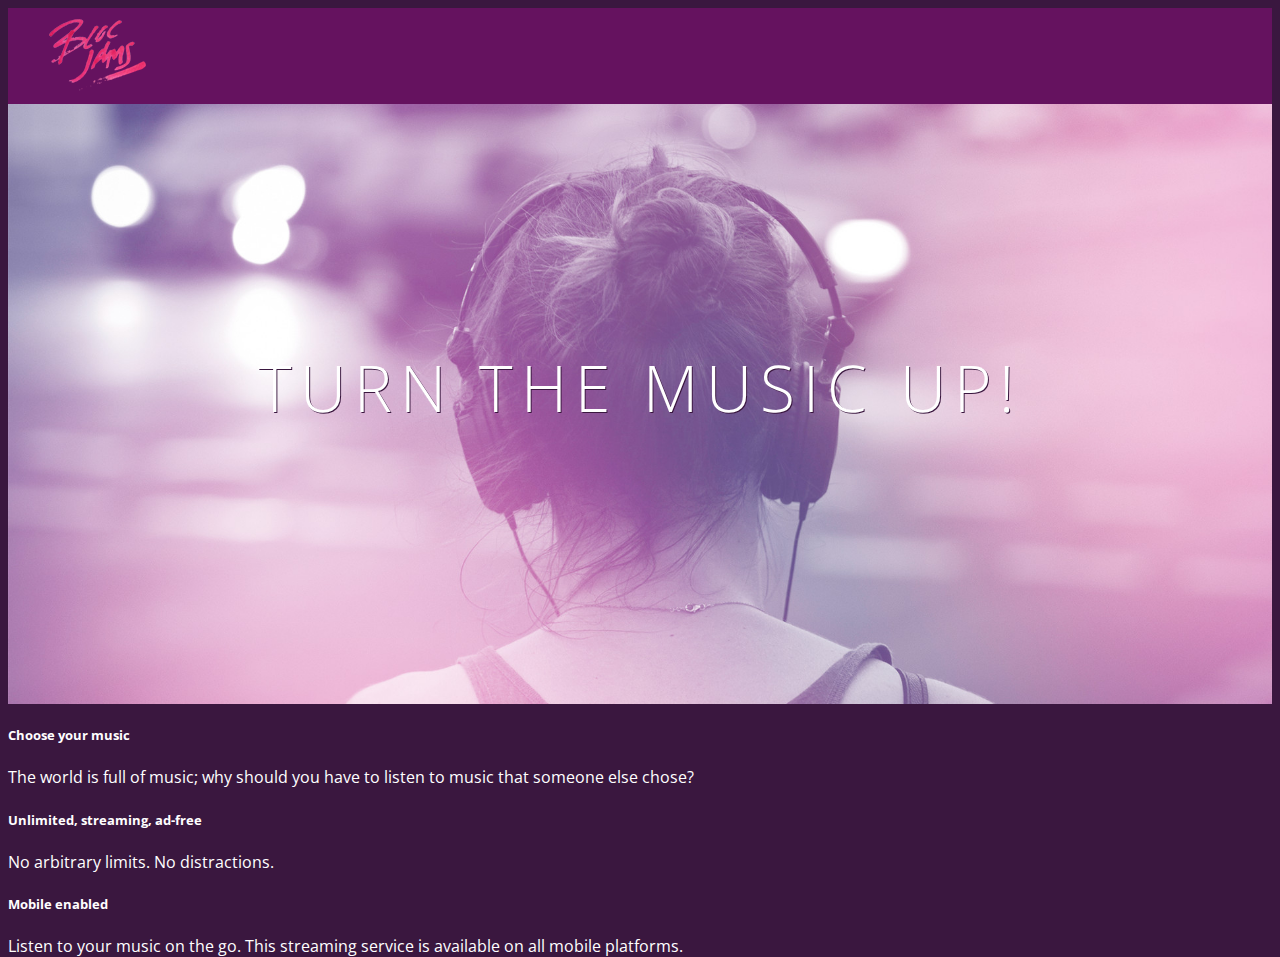
==== index.html @ 769290e3 "Checkpoint 3 complete" ====
<!DOCTYPE html>
 <html>
     <head>
     	<title> Bloc Jams </title>
      <link rel="stylesheet" type="text/css" href="http://fonts.googleapis.com/css?family=Open+Sans:400,800,600,700,300">
      <link rel="stylesheet" type="text/css" href="http://code.ionicframework.com/ionicons/2.0.1/css/ionicons.min.css">
      <link rel="stylesheet" type="text/css" href="/Users/jmh122995/Documents/normalize.css">
      <link rel="stylesheet" type="text/css" href="styles/main.css">
     </head>
       <body class="landing">
        <nav class="navbar"> <!-- nav bar -->
          <img src="assets/images/bloc_jams_logo.png" alt="bloc jams logo" class="logo">
           </nav>
       <header class="hero-content"> <!-- hero content -->
         <h1 class="hero-title">Turn the music up!</h1>
       </header>
       <section> <!-- selling points -->
         <div>
              <h5>Choose your music</h5>
              <p>The world is full of music; why should you have to listen to music that someone else chose?</p>
          </div>
          <div>
              <h5>Unlimited, streaming, ad-free</h5>
              <p>No arbitrary limits. No distractions.</p>
          </div>
          <div>
              <h5>Mobile enabled</h5>
              <p>Listen to your music on the go. This streaming service is available on all mobile platforms.</p>
          </div>
       </section>
     </body>
 </html>
---- styles/main.css ----
html {
     height: 100%; /* makes sure our HTML takes up 100% of the browser window */
     font-size: 100%;
 }

 body {
     font-family: 'Open Sans'; /* sets our font to the "Open Sans" typeface */
     color: white;             /* sets the text color to white */
     min-height: 100%;         /* says the height of the body must be, at minimum, 100% of the window */
 }

 body.landing {
     background-color: rgb(58,23,63); /* sets the background color to an RGB value (see below) */
 }

.navbar {
    padding: 0.5rem;
    background-color: rgb(101,18,95);
}

.navbar .logo {
    position: relative; /* positioning will be explained in a resource */
    left: 2rem;
}
.hero-content {
    position: relative; /* positioning will be explained in a resource */
    min-height: 600px;  /* hero content element must be _at least_ 600 pixels */
    background-image: url(../assets/images/bloc_jams_bg.jpg);
    background-repeat: no-repeat;
    background-position: center center;
    background-size: cover;
}
.hero-content .hero-title {
     position: absolute;             /* positioning will be explained in a resource */
     top: 40%;                       /* positioning will be explained in a resource */
     -webkit-transform: translateY(-50%);
     -moz-transform: translateY(-50%);
     -ms-transform: translateY(-50%);
     transform: translateY(-50%);
     width: 100%;                    /* makes sure the title inhabits the full width of its container */
     text-align: center;             /* aligns text in the horizontal center of the element */
     font-size: 4rem;                /* specifies the size of the font in root em units */
     font-weight: 300;               /* makes the font thinner or lighter weight */
     text-transform: uppercase;      /* transforms the text to be all uppercase lettering */
     letter-spacing: 0.5rem;         /* puts 0.5 root ems worth of space between each letter */
     text-shadow: 1px 1px 0px rgb(58,23,63); /* creates a shadow underneath the text for readability over the image */
 }
 .selling-points {
    position: relative;
    display: table;
    width: 100%;
    -webkit-box-sizing: border-box;
    -moz-box-sizing: border-box;
    box-sizing: border-box; /* we'll explain this in a resource */
}

.point {
    display: table-cell;
    position: relative;
    width: 33.3%;
    padding: 2rem;
    text-align: center;
}

.point .point-title {
    font-size: 1.25rem;
}

.ion-music-note,
.ion-radio-waves,
.ion-iphone {
    color: rgb(233,50,117);
    font-size: 5rem;
}
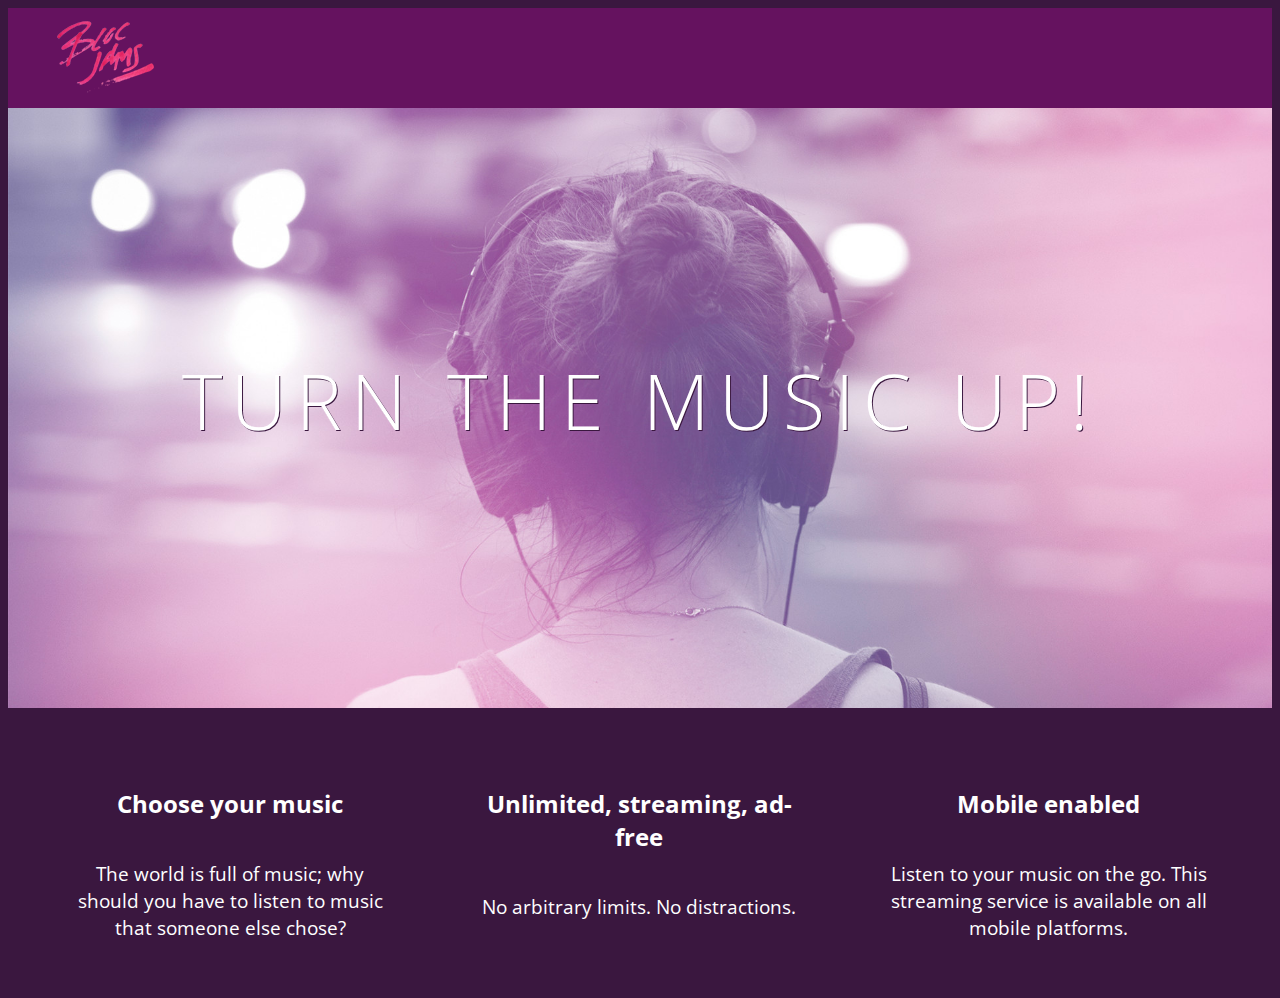
==== commit d45e4523: "Checkpoint 4 complete" ====
--- a/index.html
+++ b/index.html
@@ -2,10 +2,12 @@
  <html>
      <head>
      	<title> Bloc Jams </title>
+      <meta name="viewport" content="width=device-width, initial-scale=1">
       <link rel="stylesheet" type="text/css" href="http://fonts.googleapis.com/css?family=Open+Sans:400,800,600,700,300">
       <link rel="stylesheet" type="text/css" href="http://code.ionicframework.com/ionicons/2.0.1/css/ionicons.min.css">
       <link rel="stylesheet" type="text/css" href="/Users/jmh122995/Documents/normalize.css">
       <link rel="stylesheet" type="text/css" href="styles/main.css">
+      <link rel="stylesheet" type="text/css" href="styles/landing.css">
      </head>
        <body class="landing">
         <nav class="navbar"> <!-- nav bar -->
@@ -14,18 +16,21 @@
        <header class="hero-content"> <!-- hero content -->
          <h1 class="hero-title">Turn the music up!</h1>
        </header>
-       <section> <!-- selling points -->
-         <div>
-              <h5>Choose your music</h5>
-              <p>The world is full of music; why should you have to listen to music that someone else chose?</p>
+       <section class="selling-points container"> <!-- selling points -->
+            <div class="point column third">
+                <span class="ion-music-note"></span>
+                <h5 class="point-title">Choose your music</h5>
+                <p class="point-description">The world is full of music; why should you have to listen to music that someone else chose?</p>
           </div>
-          <div>
-              <h5>Unlimited, streaming, ad-free</h5>
-              <p>No arbitrary limits. No distractions.</p>
-          </div>
-          <div>
-              <h5>Mobile enabled</h5>
-              <p>Listen to your music on the go. This streaming service is available on all mobile platforms.</p>
+          <div class="point column third">
+                 <span class="ion-radio-waves"></span>
+                 <h5 class="point-title">Unlimited, streaming, ad-free</h5>
+                 <p class="point-description">No arbitrary limits. No distractions.</p>
+             </div>
+             <div class="point column third">
+                   <span class="ion-iphone"></span>
+                   <h5 class="point-title">Mobile enabled</h5>
+                   <p class="point-description">Listen to your music on the go. This streaming service is available on all mobile platforms.</p>
           </div>
        </section>
      </body>
--- a/styles/main.css
+++ b/styles/main.css
@@ -1,4 +1,8 @@
-
+*, *::before, *::after {
+    -moz-box-sizing: border-box;
+    -webkit-box-sizing: border-box;
+    box-sizing: border-box;
+}
 html {
      height: 100%; /* makes sure our HTML takes up 100% of the browser window */
      font-size: 100%;
@@ -9,11 +13,6 @@
      color: white;             /* sets the text color to white */
      min-height: 100%;         /* says the height of the body must be, at minimum, 100% of the window */
  }
-
- body.landing {
-     background-color: rgb(58,23,63); /* sets the background color to an RGB value (see below) */
- }
-
 .navbar {
     padding: 0.5rem;
     background-color: rgb(101,18,95);
@@ -23,53 +22,35 @@
     position: relative; /* positioning will be explained in a resource */
     left: 2rem;
 }
-.hero-content {
-    position: relative; /* positioning will be explained in a resource */
-    min-height: 600px;  /* hero content element must be _at least_ 600 pixels */
-    background-image: url(../assets/images/bloc_jams_bg.jpg);
-    background-repeat: no-repeat;
-    background-position: center center;
-    background-size: cover;
-}
-.hero-content .hero-title {
-     position: absolute;             /* positioning will be explained in a resource */
-     top: 40%;                       /* positioning will be explained in a resource */
-     -webkit-transform: translateY(-50%);
-     -moz-transform: translateY(-50%);
-     -ms-transform: translateY(-50%);
-     transform: translateY(-50%);
-     width: 100%;                    /* makes sure the title inhabits the full width of its container */
-     text-align: center;             /* aligns text in the horizontal center of the element */
-     font-size: 4rem;                /* specifies the size of the font in root em units */
-     font-weight: 300;               /* makes the font thinner or lighter weight */
-     text-transform: uppercase;      /* transforms the text to be all uppercase lettering */
-     letter-spacing: 0.5rem;         /* puts 0.5 root ems worth of space between each letter */
-     text-shadow: 1px 1px 0px rgb(58,23,63); /* creates a shadow underneath the text for readability over the image */
+.container {
+     margin: 0 auto;
+     max-width: 64rem;
  }
- .selling-points {
-    position: relative;
-    display: table;
-    width: 100%;
-    -webkit-box-sizing: border-box;
-    -moz-box-sizing: border-box;
-    box-sizing: border-box; /* we'll explain this in a resource */
+
+
+/* Medium and small screens (640px) */
+@media (min-width: 640px) {
+  html { font-size: 112%; }
+  /* Style information will go here */
 }
 
-.point {
-    display: table-cell;
-    position: relative;
-    width: 33.3%;
-    padding: 2rem;
-    text-align: center;
+/* Large screens (1024px) */
+@media (min-width: 1024px) {
+  html { font-size: 120%; }
+  /* Style information will go here */
 }
 
-.point .point-title {
-    font-size: 1.25rem;
-}
+    .column {
+         float: left;
+         padding-left: 1rem;
+         padding-right: 1rem;
+     }
 
-.ion-music-note,
-.ion-radio-waves,
-.ion-iphone {
-    color: rgb(233,50,117);
-    font-size: 5rem;
-}
+
+     .column.full { width: 100%; }
+     .column.two-thirds { width: 66.7%; }
+     .column.half { width: 50%; }
+     .column.third { width: 33.3%; }
+     .column.fourth { width: 25%; }
+     .column.flow-opposite { float: right; }
+ }
--- a/styles/landing.css
+++ b/styles/landing.css
@@ -0,0 +1,49 @@
+body.landing {
+     background-color: rgb(58,23,63);
+ }
+
+ .hero-content {
+     position: relative;
+     min-height: 600px;
+     background-image: url(../assets/images/bloc_jams_bg.jpg);
+     background-repeat: no-repeat;
+     background-position: center center;
+     background-size: cover;
+ }
+
+ .hero-content .hero-title {
+     position: absolute;
+     top: 40%;
+     -webkit-transform: translateY(-50%);
+     -moz-transform: translateY(-50%);
+     transform: translateY(-50%);
+     width: 100%;
+     text-align: center;
+     font-size: 4rem;
+     font-weight: 300;
+     text-transform: uppercase;
+     letter-spacing: 0.5rem;
+     text-shadow: 1px 1px 0px rgb(58,23,63);
+ }
+
+ .selling-points {
+     position: relative;
+
+ }
+
+ .point {
+     position: relative;
+     padding: 2rem;
+     text-align: center;
+ }
+
+ .point .point-title {
+     font-size: 1.25rem;
+ }
+
+ .ion-music-note,
+ .ion-radio-waves,
+ .ion-iphone {
+     color: rgb(233,50,117);
+     font-size: 5rem;
+ }
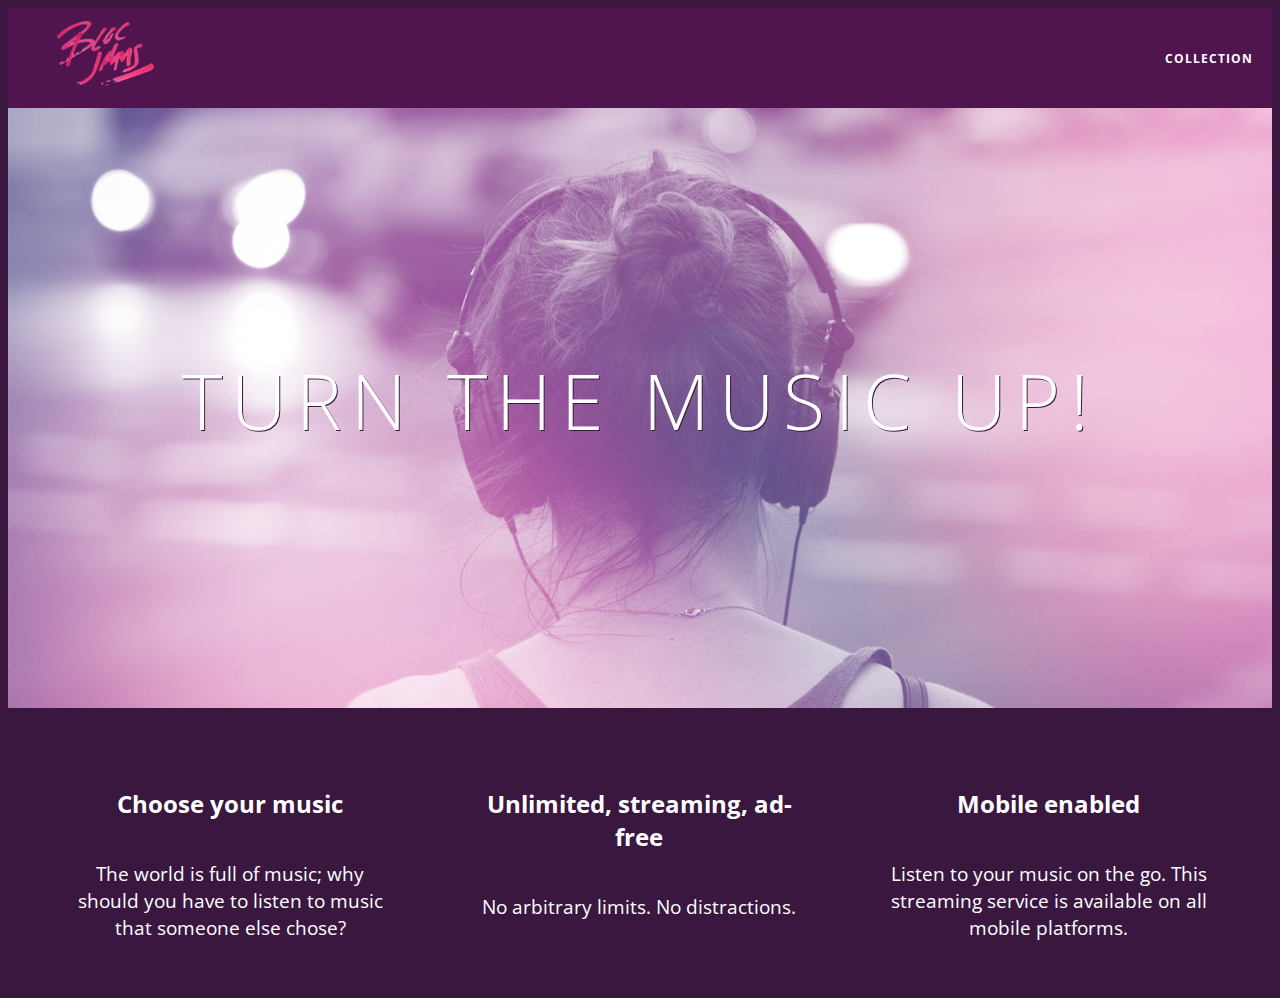
==== commit 1cd13118: "Checkpoint 5 Complete" ====
--- a/index.html
+++ b/index.html
@@ -11,12 +11,17 @@
      </head>
        <body class="landing">
         <nav class="navbar"> <!-- nav bar -->
-          <img src="assets/images/bloc_jams_logo.png" alt="bloc jams logo" class="logo">
+          <a href="index.html" class="logo">
+            <img src="assets/images/bloc_jams_logo.png" alt="bloc jams logo">
+        </a>
+        <div class="links-container">
+            <a href="collection.html" class="navbar-link">collection</a>
+        </div>
            </nav>
        <header class="hero-content"> <!-- hero content -->
          <h1 class="hero-title">Turn the music up!</h1>
        </header>
-       <section class="selling-points container"> <!-- selling points -->
+       <section class="selling-points container clearfix"> <!-- selling points -->
             <div class="point column third">
                 <span class="ion-music-note"></span>
                 <h5 class="point-title">Choose your music</h5>
--- a/styles/main.css
+++ b/styles/main.css
@@ -14,14 +14,52 @@
      min-height: 100%;         /* says the height of the body must be, at minimum, 100% of the window */
  }
 .navbar {
+    position: relative;
     padding: 0.5rem;
-    background-color: rgb(101,18,95);
+    background-color: rgba(101,18,95,0.5);
+    z-index: 1;
 }
 
 .navbar .logo {
     position: relative; /* positioning will be explained in a resource */
     left: 2rem;
+    cursor: pointer;  /* produces the finger-pointer icon when you hover over the logo */
 }
+
+.navbar .links-container {
+ display: table;
+ position: absolute;
+ top: 0;
+ right: 0;
+ height: 100px;
+ color: white;
+ /* #3 */
+ text-decoration: none;
+}
+
+.links-container .navbar-link {
+ display: table-cell;
+ position: relative;
+ height: 100%;
+ padding-left: 1rem;
+ padding-right: 1rem;
+ /* #4 */
+ vertical-align: middle;
+ color: white;
+ font-size: 0.625rem;
+ letter-spacing: 0.05rem;
+ font-weight: 700;
+ text-transform: uppercase;
+ /* #3 */
+ text-decoration: none;
+ cursor: pointer;
+}
+
+/* #5 */
+.links-container .navbar-link:hover {
+ color: rgb(233,50,117);
+}
+
 .container {
      margin: 0 auto;
      max-width: 64rem;
@@ -54,3 +92,12 @@
      .column.fourth { width: 25%; }
      .column.flow-opposite { float: right; }
  }
+ .clearfix::before,
+.clearfix::after {
+   content: " ";
+   display: table;
+}
+
+.clearfix::after {
+   clear: both;
+}
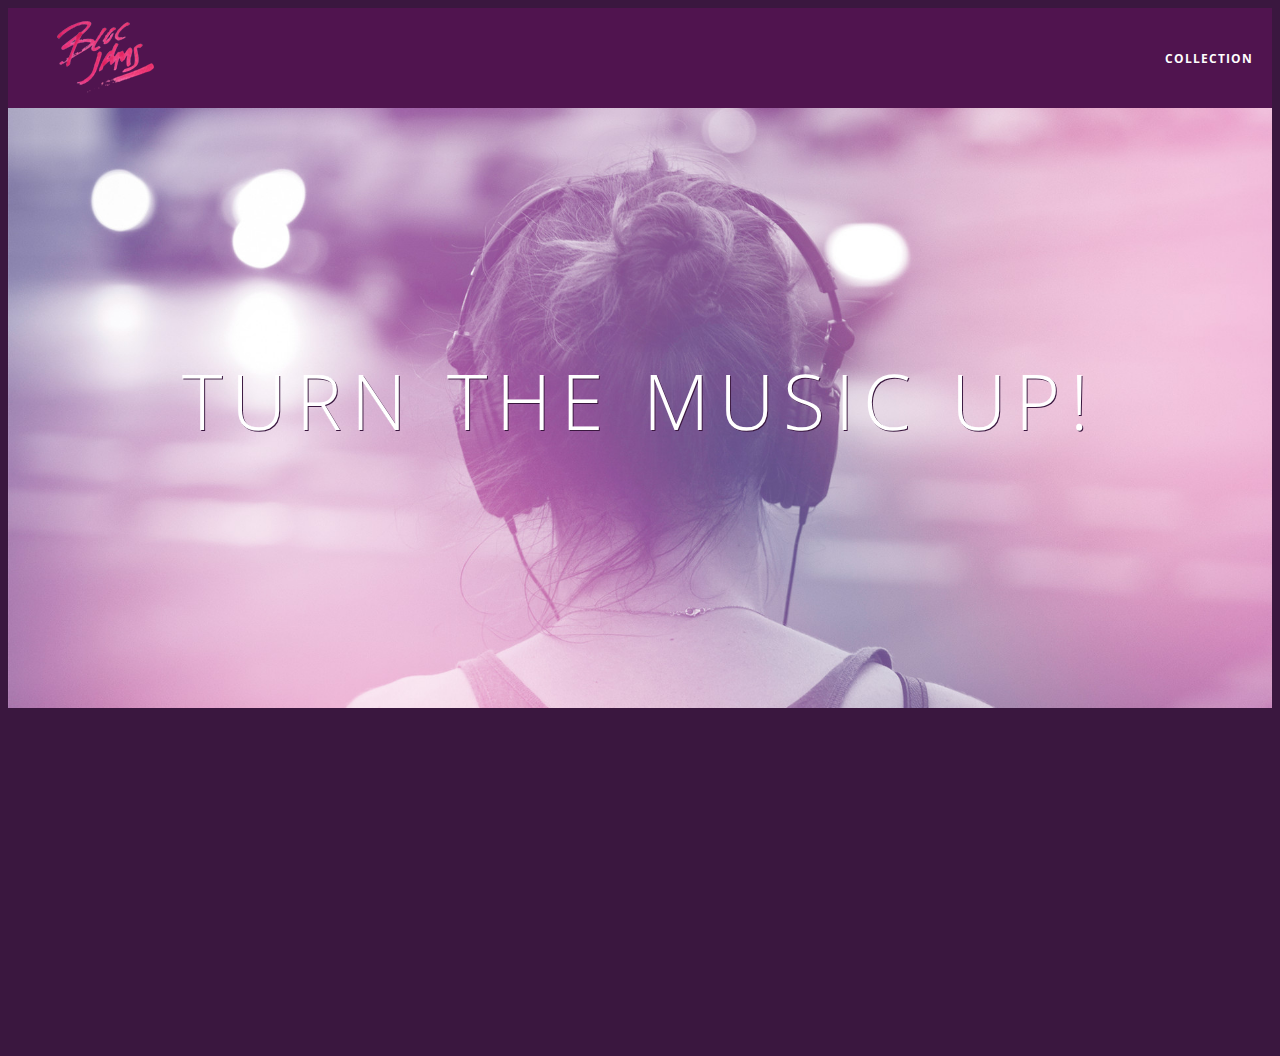
==== commit e1308f22: "Checkpoint 8 complete" ====
--- a/index.html
+++ b/index.html
@@ -38,5 +38,6 @@
                    <p class="point-description">Listen to your music on the go. This streaming service is available on all mobile platforms.</p>
           </div>
        </section>
+    <script src="scripts/landing.js"></script>
      </body>
  </html>
--- a/styles/main.css
+++ b/styles/main.css
@@ -60,9 +60,18 @@
  color: rgb(233,50,117);
 }
 
+.links-container .navbar-link:active{
+  color: rgb(233,50,117);
+  background-color: white;
+}
+
 .container {
      margin: 0 auto;
      max-width: 64rem;
+ }
+ 
+ .container.narrow {
+     max-width: 56rem;
  }
 
 
--- a/styles/landing.css
+++ b/styles/landing.css
@@ -35,6 +35,16 @@
      position: relative;
      padding: 2rem;
      text-align: center;
+     opacity: 0;
+   -webkit-transform: scaleX(0.9) translateY(3rem);
+   -moz-transform: scaleX(0.9) translateY(3rem);
+   transform: scaleX(0.9) translateY(3rem);
+   -webkit-transition: all 0.25s ease-in-out;
+   -moz-transition: all 0.25s ease-in-out;
+   transition: all 0.25s ease-in-out;
+   -webkit-transition-delay: 0.2s;
+   -moz-transition-delay: 0.2s;
+   transition-delay: 0.2s;
  }
 
  .point .point-title {
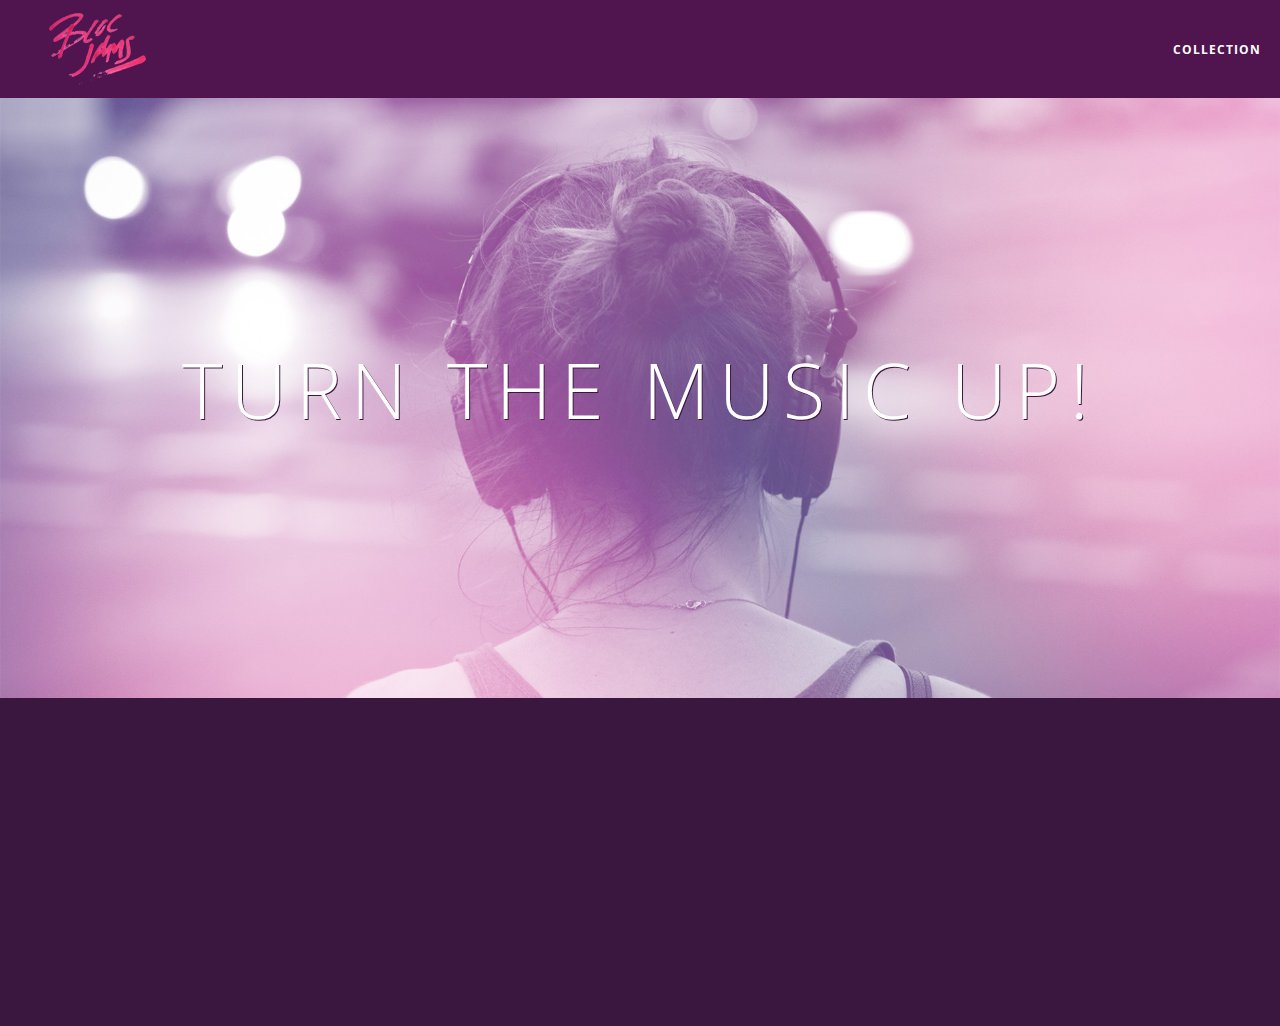
==== commit 98ba32fe: "Assignment 9 Complete" ====
--- a/index.html
+++ b/index.html
@@ -5,7 +5,7 @@
       <meta name="viewport" content="width=device-width, initial-scale=1">
       <link rel="stylesheet" type="text/css" href="http://fonts.googleapis.com/css?family=Open+Sans:400,800,600,700,300">
       <link rel="stylesheet" type="text/css" href="http://code.ionicframework.com/ionicons/2.0.1/css/ionicons.min.css">
-      <link rel="stylesheet" type="text/css" href="/Users/jmh122995/Documents/normalize.css">
+      <link rel="stylesheet" type="text/css" href="styles/normalize.css">
       <link rel="stylesheet" type="text/css" href="styles/main.css">
       <link rel="stylesheet" type="text/css" href="styles/landing.css">
      </head>
@@ -38,6 +38,7 @@
                    <p class="point-description">Listen to your music on the go. This streaming service is available on all mobile platforms.</p>
           </div>
        </section>
+    <script src="scripts/utilities.js"></script>
     <script src="scripts/landing.js"></script>
      </body>
  </html>
--- a/styles/landing.css
+++ b/styles/landing.css
@@ -39,12 +39,14 @@
    -webkit-transform: scaleX(0.9) translateY(3rem);
    -moz-transform: scaleX(0.9) translateY(3rem);
    transform: scaleX(0.9) translateY(3rem);
-   -webkit-transition: all 0.25s ease-in-out;
-   -moz-transition: all 0.25s ease-in-out;
-   transition: all 0.25s ease-in-out;
-   -webkit-transition-delay: 0.2s;
-   -moz-transition-delay: 0.2s;
-   transition-delay: 0.2s;
+   -webkit-transition: all 0.25s ease-out;
+   -moz-transition: all 0.25s ease-out;
+   transition: all 1s ease-out;
+   -webkit-transition-delay: 0.5s;
+   -moz-transition-delay: 0.5s;
+   transition-delay: 0.5s;
+   transition-duration: 4s;
+   transition-property: opacity, left;
  }
 
  .point .point-title {
